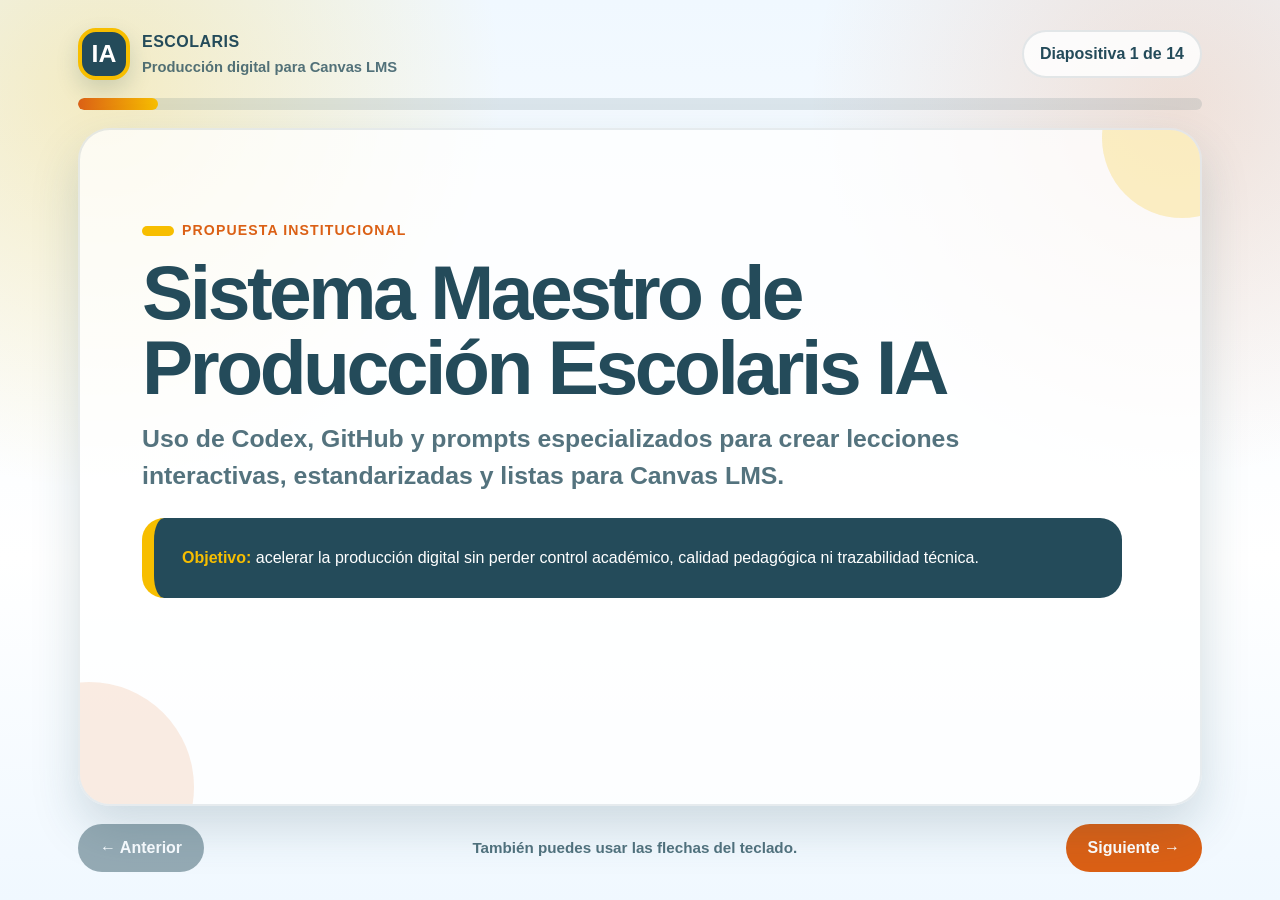
==== propuesta_sistema_maestro_escolaris_ia.html @ 4ab6938c "Add Escolaris IA production system presentation" ====
<!DOCTYPE html>
<html lang="es">
<head>
  <meta charset="UTF-8">
  <meta name="viewport" content="width=device-width, initial-scale=1.0">
  <title>Sistema Maestro de Producción Escolaris IA</title>
  <style>
    :root {
      --escolaris-orange: #db6015;
      --escolaris-gold: #f7be00;
      --escolaris-blue: #244b5a;
      --escolaris-red: #993921;
      --escolaris-light: #f0f8ff;
      --escolaris-white: #ffffff;
      --text-soft: rgba(36, 75, 90, 0.78);
      --shadow: 0 22px 48px rgba(36, 75, 90, 0.18);
    }

    * {
      box-sizing: border-box;
    }

    html,
    body {
      margin: 0;
      min-height: 100%;
      overflow-x: hidden;
    }

    body {
      background:
        radial-gradient(circle at 8% 10%, rgba(247, 190, 0, 0.24), transparent 28%),
        radial-gradient(circle at 92% 12%, rgba(219, 96, 21, 0.16), transparent 26%),
        linear-gradient(180deg, var(--escolaris-light) 0%, var(--escolaris-white) 62%, var(--escolaris-light) 100%);
      color: var(--escolaris-blue);
      font-family: "Segoe UI", Tahoma, Verdana, sans-serif;
      line-height: 1.5;
    }

    .presentation {
      display: flex;
      flex-direction: column;
      gap: 18px;
      margin: 0 auto;
      max-width: 1180px;
      min-height: 100vh;
      padding: clamp(14px, 3vw, 28px);
      width: 100%;
    }

    .topbar {
      align-items: center;
      display: flex;
      flex-wrap: wrap;
      gap: 12px;
      justify-content: space-between;
    }

    .brand {
      align-items: center;
      display: flex;
      gap: 12px;
      min-width: 240px;
    }

    .brand-mark {
      align-items: center;
      background: var(--escolaris-blue);
      border: 4px solid var(--escolaris-gold);
      border-radius: 18px;
      box-shadow: 0 10px 22px rgba(36, 75, 90, 0.18);
      color: var(--escolaris-white);
      display: inline-flex;
      font-size: 1.55rem;
      font-weight: 900;
      height: 52px;
      justify-content: center;
      width: 52px;
    }

    .brand-text {
      display: flex;
      flex-direction: column;
      gap: 2px;
    }

    .brand-text strong {
      color: var(--escolaris-blue);
      font-size: 1rem;
      letter-spacing: 0.03em;
      text-transform: uppercase;
    }

    .brand-text span {
      color: var(--text-soft);
      font-size: 0.92rem;
      font-weight: 700;
    }

    .counter {
      background: rgba(255, 255, 255, 0.82);
      border: 2px solid rgba(36, 75, 90, 0.12);
      border-radius: 999px;
      color: var(--escolaris-blue);
      font-weight: 900;
      padding: 10px 16px;
    }

    .progress-wrap {
      background: rgba(36, 75, 90, 0.12);
      border-radius: 999px;
      height: 12px;
      overflow: hidden;
      width: 100%;
    }

    .progress-bar {
      background: linear-gradient(90deg, var(--escolaris-orange), var(--escolaris-gold));
      border-radius: inherit;
      height: 100%;
      transition: width 220ms ease;
      width: 7.14%;
    }

    .slide-shell {
      background: rgba(255, 255, 255, 0.74);
      border: 2px solid rgba(36, 75, 90, 0.10);
      border-radius: 32px;
      box-shadow: var(--shadow);
      flex: 1;
      overflow: hidden;
      position: relative;
    }

    .slide-shell::before,
    .slide-shell::after {
      content: "";
      pointer-events: none;
      position: absolute;
      z-index: 0;
    }

    .slide-shell::before {
      background: var(--escolaris-gold);
      border-radius: 999px;
      height: 160px;
      opacity: 0.22;
      right: -62px;
      top: -72px;
      width: 160px;
    }

    .slide-shell::after {
      background: var(--escolaris-orange);
      border-radius: 999px;
      bottom: -88px;
      height: 210px;
      left: -96px;
      opacity: 0.12;
      width: 210px;
    }

    .slide {
      display: none;
      min-height: clamp(520px, 62vh, 720px);
      padding: clamp(24px, 5vw, 62px);
      position: relative;
      z-index: 1;
    }

    .slide.active {
      animation: fadeIn 260ms ease;
      display: grid;
    }

    @keyframes fadeIn {
      from {
        opacity: 0;
        transform: translateY(8px);
      }

      to {
        opacity: 1;
        transform: translateY(0);
      }
    }

    .slide-content {
      align-self: center;
      display: grid;
      gap: 24px;
      max-width: 980px;
      width: 100%;
    }

    .slide-title-row {
      align-items: start;
      display: grid;
      gap: 14px;
    }

    .kicker {
      align-items: center;
      color: var(--escolaris-orange);
      display: inline-flex;
      font-size: 0.88rem;
      font-weight: 900;
      gap: 8px;
      letter-spacing: 0.08em;
      text-transform: uppercase;
    }

    .kicker::before {
      background: var(--escolaris-gold);
      border-radius: 999px;
      content: "";
      display: inline-block;
      height: 10px;
      width: 32px;
    }

    h1,
    h2,
    p {
      margin: 0;
    }

    h1 {
      color: var(--escolaris-blue);
      font-size: clamp(2.25rem, 6vw, 5rem);
      letter-spacing: -0.045em;
      line-height: 0.98;
      max-width: 930px;
    }

    h2 {
      color: var(--escolaris-blue);
      font-size: clamp(2rem, 4.9vw, 4.1rem);
      letter-spacing: -0.04em;
      line-height: 1.04;
    }

    .subtitle {
      color: var(--text-soft);
      font-size: clamp(1.12rem, 2.5vw, 1.55rem);
      font-weight: 650;
      max-width: 900px;
    }

    .lead {
      color: var(--text-soft);
      font-size: clamp(1.06rem, 2vw, 1.28rem);
      max-width: 860px;
    }

    .accent-card {
      background: var(--escolaris-blue);
      border-left: 12px solid var(--escolaris-gold);
      border-radius: 22px;
      color: var(--escolaris-white);
      padding: clamp(18px, 3vw, 28px);
    }

    .accent-card strong {
      color: var(--escolaris-gold);
    }

    .grid {
      display: grid;
      gap: 16px;
    }

    .grid.two {
      grid-template-columns: repeat(2, minmax(0, 1fr));
    }

    .grid.four {
      grid-template-columns: repeat(4, minmax(0, 1fr));
    }

    .card {
      background: var(--escolaris-white);
      border: 2px solid rgba(36, 75, 90, 0.10);
      border-radius: 22px;
      box-shadow: 0 10px 24px rgba(36, 75, 90, 0.10);
      padding: 20px;
    }

    .card h3 {
      color: var(--escolaris-blue);
      font-size: 1.16rem;
      margin: 0 0 8px;
    }

    .card p {
      color: var(--text-soft);
      font-weight: 650;
    }

    .icon {
      align-items: center;
      background: var(--escolaris-gold);
      border-radius: 16px;
      color: var(--escolaris-blue);
      display: inline-flex;
      font-size: 1.45rem;
      font-weight: 900;
      height: 46px;
      justify-content: center;
      margin-bottom: 12px;
      width: 46px;
    }

    ul {
      display: grid;
      gap: 13px;
      list-style: none;
      margin: 0;
      padding: 0;
    }

    li {
      align-items: flex-start;
      background: rgba(255, 255, 255, 0.86);
      border: 2px solid rgba(36, 75, 90, 0.09);
      border-radius: 18px;
      color: var(--escolaris-blue);
      display: flex;
      font-size: clamp(1rem, 1.8vw, 1.18rem);
      font-weight: 750;
      gap: 12px;
      padding: 14px 16px;
    }

    li::before {
      background: var(--escolaris-orange);
      border-radius: 999px;
      color: var(--escolaris-white);
      content: "✓";
      display: inline-flex;
      flex: 0 0 auto;
      font-size: 0.9rem;
      font-weight: 900;
      height: 26px;
      justify-content: center;
      line-height: 26px;
      margin-top: 1px;
      width: 26px;
    }

    .layer-card {
      border-top: 8px solid var(--escolaris-orange);
      min-height: 178px;
    }

    .layer-card:nth-child(2) {
      border-top-color: var(--escolaris-gold);
    }

    .layer-card:nth-child(3) {
      border-top-color: var(--escolaris-blue);
    }

    .layer-card:nth-child(4) {
      border-top-color: var(--escolaris-red);
    }

    .file-list li::before {
      content: "HTML";
      font-size: 0.62rem;
      width: 38px;
    }

    .timeline {
      display: grid;
      gap: 14px;
    }

    .step {
      align-items: center;
      display: grid;
      gap: 14px;
      grid-template-columns: 54px 1fr;
    }

    .step-number {
      align-items: center;
      background: var(--escolaris-blue);
      border: 4px solid var(--escolaris-gold);
      border-radius: 18px;
      color: var(--escolaris-white);
      display: flex;
      font-size: 1.25rem;
      font-weight: 900;
      height: 54px;
      justify-content: center;
      width: 54px;
    }

    .step-text {
      background: var(--escolaris-white);
      border: 2px solid rgba(36, 75, 90, 0.10);
      border-radius: 18px;
      color: var(--escolaris-blue);
      font-size: clamp(1.02rem, 2vw, 1.2rem);
      font-weight: 800;
      padding: 16px 18px;
    }

    .price-table {
      background: var(--escolaris-white);
      border: 2px solid rgba(36, 75, 90, 0.14);
      border-radius: 22px;
      box-shadow: 0 12px 26px rgba(36, 75, 90, 0.12);
      overflow: hidden;
      width: 100%;
    }

    table {
      border-collapse: collapse;
      width: 100%;
    }

    th,
    td {
      padding: 16px 18px;
      text-align: left;
      vertical-align: top;
    }

    th {
      background: var(--escolaris-blue);
      color: var(--escolaris-white);
      font-size: 1rem;
      letter-spacing: 0.04em;
      text-transform: uppercase;
    }

    td {
      border-top: 1px solid rgba(36, 75, 90, 0.12);
      color: var(--escolaris-blue);
      font-size: 1.05rem;
      font-weight: 750;
    }

    .note {
      background: rgba(247, 190, 0, 0.18);
      border: 2px solid rgba(247, 190, 0, 0.55);
      border-radius: 18px;
      color: var(--escolaris-blue);
      font-weight: 800;
      padding: 14px 16px;
    }

    .comparison {
      display: grid;
      gap: 16px;
      grid-template-columns: repeat(3, minmax(0, 1fr));
    }

    .metric {
      background: var(--escolaris-white);
      border-radius: 24px;
      box-shadow: 0 12px 26px rgba(36, 75, 90, 0.12);
      overflow: hidden;
    }

    .metric-title {
      background: var(--escolaris-blue);
      color: var(--escolaris-white);
      font-weight: 900;
      padding: 14px 18px;
    }

    .metric-body {
      padding: 20px;
    }

    .metric-value {
      color: var(--escolaris-orange);
      display: block;
      font-size: clamp(1.8rem, 4vw, 3rem);
      font-weight: 950;
      letter-spacing: -0.04em;
      line-height: 1;
      margin-bottom: 8px;
    }

    .metric-body p {
      color: var(--text-soft);
      font-weight: 700;
    }

    .final-message {
      background:
        linear-gradient(135deg, rgba(36, 75, 90, 0.96), rgba(153, 57, 33, 0.92)),
        var(--escolaris-blue);
      border-radius: 28px;
      color: var(--escolaris-white);
      padding: clamp(24px, 4vw, 44px);
    }

    .final-message h2,
    .final-message p {
      color: var(--escolaris-white);
    }

    .final-message strong {
      color: var(--escolaris-gold);
    }

    .controls {
      align-items: center;
      display: flex;
      gap: 12px;
      justify-content: space-between;
    }

    .nav-button {
      align-items: center;
      background: var(--escolaris-blue);
      border: 0;
      border-radius: 999px;
      color: var(--escolaris-white);
      cursor: pointer;
      display: inline-flex;
      font-family: inherit;
      font-size: 1rem;
      font-weight: 900;
      gap: 8px;
      justify-content: center;
      min-height: 48px;
      padding: 12px 22px;
      transition: transform 160ms ease, opacity 160ms ease, background 160ms ease;
    }

    .nav-button.next {
      background: var(--escolaris-orange);
    }

    .nav-button:hover:not(:disabled) {
      transform: translateY(-2px);
    }

    .nav-button:focus-visible {
      outline: 4px solid rgba(247, 190, 0, 0.7);
      outline-offset: 3px;
    }

    .nav-button:disabled {
      cursor: not-allowed;
      opacity: 0.45;
    }

    .hint {
      color: var(--text-soft);
      font-size: 0.95rem;
      font-weight: 750;
      text-align: center;
    }

    @media (max-width: 900px) {
      .grid.two,
      .grid.four,
      .comparison {
        grid-template-columns: 1fr;
      }

      .slide {
        min-height: auto;
      }
    }

    @media (max-width: 640px) {
      .presentation {
        gap: 12px;
        padding: 10px;
      }

      .topbar,
      .controls {
        align-items: stretch;
        flex-direction: column;
      }

      .brand {
        min-width: 0;
      }

      .slide-shell {
        border-radius: 22px;
      }

      .slide {
        padding: 22px 16px;
      }

      li {
        padding: 12px;
      }

      .step {
        grid-template-columns: 46px 1fr;
      }

      .step-number {
        border-radius: 14px;
        height: 46px;
        width: 46px;
      }

      .price-table {
        overflow-x: auto;
      }

      table {
        min-width: 560px;
      }

      .nav-button {
        width: 100%;
      }
    }
  </style>
</head>
<body>
  <main class="presentation" aria-label="Presentación: Sistema Maestro de Producción Escolaris IA">
    <header class="topbar">
      <div class="brand" aria-label="Escolaris IA">
        <span class="brand-mark">IA</span>
        <div class="brand-text">
          <strong>Escolaris</strong>
          <span>Producción digital para Canvas LMS</span>
        </div>
      </div>
      <div class="counter" aria-live="polite">
        Diapositiva <span id="currentSlide">1</span> de <span id="totalSlides">14</span>
      </div>
    </header>

    <div class="progress-wrap" aria-label="Progreso de la presentación">
      <div class="progress-bar" id="progressBar"></div>
    </div>

    <section class="slide-shell">
      <article class="slide active" aria-labelledby="slide-1-title">
        <div class="slide-content">
          <div class="slide-title-row">
            <span class="kicker">Propuesta institucional</span>
            <h1 id="slide-1-title">Sistema Maestro de Producción Escolaris IA</h1>
            <p class="subtitle">Uso de Codex, GitHub y prompts especializados para crear lecciones interactivas, estandarizadas y listas para Canvas LMS.</p>
          </div>
          <div class="accent-card">
            <p><strong>Objetivo:</strong> acelerar la producción digital sin perder control académico, calidad pedagógica ni trazabilidad técnica.</p>
          </div>
        </div>
      </article>

      <article class="slide" aria-labelledby="slide-2-title">
        <div class="slide-content">
          <div class="slide-title-row">
            <span class="kicker">Alcance de prueba</span>
            <h2 id="slide-2-title">¿Qué se está probando?</h2>
          </div>
          <ul>
            <li>Generación de recursos HTML para Canvas iframe.</li>
            <li>Flujo profesional con GitHub y Pull Requests.</li>
            <li>Control de calidad técnico y pedagógico.</li>
            <li>Escalabilidad para 24 lecciones y otras materias.</li>
          </ul>
        </div>
      </article>

      <article class="slide" aria-labelledby="slide-3-title">
        <div class="slide-content">
          <div class="slide-title-row">
            <span class="kicker">Resultados iniciales</span>
            <h2 id="slide-3-title">Logros de la prueba con Codex</h2>
          </div>
          <div class="grid two">
            <div class="card"><span class="icon">1</span><h3>Conexión operativa</h3><p>Codex conectado con GitHub para trabajar sobre archivos del repositorio.</p></div>
            <div class="card"><span class="icon">2</span><h3>HTML interactivo</h3><p>Lectura interactiva generada como recurso independiente.</p></div>
            <div class="card"><span class="icon">3</span><h3>Vista previa</h3><p>Página index.html creada para revisar el recurso de forma rápida.</p></div>
            <div class="card"><span class="icon">4</span><h3>Revisión formal</h3><p>QA técnico, QA pedagógico y revisión mediante Pull Request.</p></div>
          </div>
        </div>
      </article>

      <article class="slide" aria-labelledby="slide-4-title">
        <div class="slide-content">
          <div class="slide-title-row">
            <span class="kicker">Arquitectura recomendada</span>
            <h2 id="slide-4-title">Sistema por capas</h2>
            <p class="lead">No se recomienda depender de un único prompt maestro gigante. Es más seguro, escalable y controlable trabajar con cuatro capas especializadas.</p>
          </div>
          <div class="grid four">
            <div class="card layer-card"><h3>Prompt Maestro Pedagógico</h3><p>Define la base académica.</p></div>
            <div class="card layer-card"><h3>Prompt Maestro de Producción Digital</h3><p>Convierte contenido validado en HTML.</p></div>
            <div class="card layer-card"><h3>Prompt Maestro Audiovisual</h3><p>Organiza guiones, video y audio.</p></div>
            <div class="card layer-card"><h3>Prompt Maestro QA</h3><p>Valida calidad antes de publicar.</p></div>
          </div>
        </div>
      </article>

      <article class="slide" aria-labelledby="slide-5-title">
        <div class="slide-content">
          <div class="slide-title-row">
            <span class="kicker">Capa 1</span>
            <h2 id="slide-5-title">Prompt Maestro Pedagógico</h2>
            <p class="lead">Define objetivos, secuencia, actividades, evaluación, tono, nivel educativo y estructura académica.</p>
          </div>
          <div class="accent-card">
            <p>Su salida <strong>no es HTML</strong>. Su salida es contenido validable: claro, revisable y alineado con los criterios académicos antes de producir recursos digitales.</p>
          </div>
        </div>
      </article>

      <article class="slide" aria-labelledby="slide-6-title">
        <div class="slide-content">
          <div class="slide-title-row">
            <span class="kicker">Capa 2</span>
            <h2 id="slide-6-title">Prompt Maestro de Producción Digital</h2>
            <p class="lead">Convierte el contenido validado en recursos HTML interactivos usando Codex.</p>
          </div>
          <ul class="file-list">
            <li>lectura-interactiva.html</li>
            <li>practica-guiada.html</li>
            <li>practica-owlaris.html</li>
            <li>proyecto-final.html</li>
            <li>cierre.html</li>
          </ul>
        </div>
      </article>

      <article class="slide" aria-labelledby="slide-7-title">
        <div class="slide-content">
          <div class="slide-title-row">
            <span class="kicker">Capa 3</span>
            <h2 id="slide-7-title">Prompt Maestro Audiovisual</h2>
          </div>
          <div class="grid two">
            <div class="card"><span class="icon">▶</span><h3>Producción multimedia</h3><p>Maneja videos, guiones, storyboard, podcast y piezas de apoyo.</p></div>
            <div class="card"><span class="icon">AI</span><h3>Herramientas posibles</h3><p>Puede integrarse con HeyGen, Luma, Synthesia u otra herramienta audiovisual seleccionada.</p></div>
          </div>
        </div>
      </article>

      <article class="slide" aria-labelledby="slide-8-title">
        <div class="slide-content">
          <div class="slide-title-row">
            <span class="kicker">Capa 4</span>
            <h2 id="slide-8-title">Prompt Maestro QA</h2>
            <p class="lead">Evalúa cada entrega antes de convertirla en estándar de producción.</p>
          </div>
          <div class="grid two">
            <div class="card"><span class="icon">T</span><h3>QA técnico</h3><p>Botones, navegación, rutas, consola, responsividad y compatibilidad iframe.</p></div>
            <div class="card"><span class="icon">P</span><h3>QA pedagógico</h3><p>Claridad, secuencia, andamiaje, retroalimentación y nivel educativo.</p></div>
            <div class="card"><span class="icon">V</span><h3>QA visual</h3><p>Limpieza, consistencia institucional, legibilidad y ausencia de texto sobrepuesto.</p></div>
            <div class="card"><span class="icon">C</span><h3>Canvas LMS</h3><p>Funcionamiento dentro de iframe, sin dependencias externas ni scroll horizontal.</p></div>
          </div>
        </div>
      </article>

      <article class="slide" aria-labelledby="slide-9-title">
        <div class="slide-content">
          <div class="slide-title-row">
            <span class="kicker">Flujo profesional</span>
            <h2 id="slide-9-title">Beneficios de Codex + GitHub</h2>
          </div>
          <ul>
            <li>Reduce tiempo.</li>
            <li>Estandariza estructura.</li>
            <li>Permite revisión controlada.</li>
            <li>Facilita reutilización.</li>
            <li>Mejora trazabilidad.</li>
          </ul>
        </div>
      </article>

      <article class="slide" aria-labelledby="slide-10-title">
        <div class="slide-content">
          <div class="slide-title-row">
            <span class="kicker">Gobernanza digital</span>
            <h2 id="slide-10-title">Privacidad y seguridad con GitHub</h2>
          </div>
          <ul>
            <li>Repositorios privados.</li>
            <li>Control de acceso.</li>
            <li>Historial de cambios.</li>
            <li>Recuperación de versiones.</li>
            <li>Protección de propiedad intelectual.</li>
            <li>Revisión mediante Pull Requests.</li>
          </ul>
        </div>
      </article>

      <article class="slide" aria-labelledby="slide-11-title">
        <div class="slide-content">
          <div class="slide-title-row">
            <span class="kicker">Costos de referencia</span>
            <h2 id="slide-11-title">Licencias recomendadas</h2>
          </div>
          <div class="price-table">
            <table>
              <thead>
                <tr>
                  <th>Licencia</th>
                  <th>Estimación</th>
                </tr>
              </thead>
              <tbody>
                <tr>
                  <td>ChatGPT Team / Business</td>
                  <td>USD 25–30 por usuario al mes.</td>
                </tr>
                <tr>
                  <td>ChatGPT Pro</td>
                  <td>USD 200 al mes para responsable principal.</td>
                </tr>
                <tr>
                  <td>GitHub Team</td>
                  <td>USD 4–5 por usuario al mes.</td>
                </tr>
                <tr>
                  <td>Video IA</td>
                  <td>Depende de la herramienta seleccionada.</td>
                </tr>
              </tbody>
            </table>
          </div>
          <p class="note">Los precios son aproximados y deben confirmarse antes de contratar.</p>
        </div>
      </article>

      <article class="slide" aria-labelledby="slide-12-title">
        <div class="slide-content">
          <div class="slide-title-row">
            <span class="kicker">Productividad esperada</span>
            <h2 id="slide-12-title">Estimación de tiempos</h2>
          </div>
          <div class="comparison">
            <div class="metric">
              <div class="metric-title">Sin sistema</div>
              <div class="metric-body"><span class="metric-value">120 h</span><p>4–5 horas por lección. 24 lecciones ≈ 120 horas.</p></div>
            </div>
            <div class="metric">
              <div class="metric-title">Plantilla + Codex</div>
              <div class="metric-body"><span class="metric-value">24–48 h</span><p>1–2 horas por lección para producir 24 lecciones.</p></div>
            </div>
            <div class="metric">
              <div class="metric-title">Proceso maduro</div>
              <div class="metric-body"><span class="metric-value">8–12 h</span><p>Producción de 24 lecciones con sistema estable y validado.</p></div>
            </div>
          </div>
        </div>
      </article>

      <article class="slide" aria-labelledby="slide-13-title">
        <div class="slide-content">
          <div class="slide-title-row">
            <span class="kicker">Plan de avance</span>
            <h2 id="slide-13-title">Ruta de implementación</h2>
          </div>
          <div class="timeline">
            <div class="step"><span class="step-number">1</span><div class="step-text">Demo.</div></div>
            <div class="step"><span class="step-number">2</span><div class="step-text">Lección modelo.</div></div>
            <div class="step"><span class="step-number">3</span><div class="step-text">Sistema maestro.</div></div>
            <div class="step"><span class="step-number">4</span><div class="step-text">Producción de 24 lecciones.</div></div>
            <div class="step"><span class="step-number">5</span><div class="step-text">Escalamiento a otras materias.</div></div>
          </div>
        </div>
      </article>

      <article class="slide" aria-labelledby="slide-14-title">
        <div class="slide-content">
          <div class="slide-title-row">
            <span class="kicker">Decisión recomendada</span>
            <h2 id="slide-14-title">Recomendación final</h2>
          </div>
          <div class="final-message">
            <p class="subtitle">No generar las 24 lecciones de inmediato.</p>
            <p class="lead">Primero crear una <strong>lección modelo oficial</strong>, validarla y usarla como estándar.</p>
            <p class="lead">El objetivo no es que la IA haga cursos, sino que <strong>acelere la producción bajo control académico</strong>.</p>
          </div>
        </div>
      </article>
    </section>

    <footer class="controls">
      <button class="nav-button previous" id="prevButton" type="button">← Anterior</button>
      <p class="hint">También puedes usar las flechas del teclado.</p>
      <button class="nav-button next" id="nextButton" type="button">Siguiente →</button>
    </footer>
  </main>

  <script>
    const slides = Array.from(document.querySelectorAll('.slide'));
    const currentSlide = document.getElementById('currentSlide');
    const totalSlides = document.getElementById('totalSlides');
    const progressBar = document.getElementById('progressBar');
    const prevButton = document.getElementById('prevButton');
    const nextButton = document.getElementById('nextButton');
    let activeIndex = 0;

    totalSlides.textContent = slides.length;

    function updateSlide() {
      slides.forEach((slide, index) => {
        const isActive = index === activeIndex;
        slide.classList.toggle('active', isActive);
        slide.setAttribute('aria-hidden', String(!isActive));
      });

      currentSlide.textContent = activeIndex + 1;
      progressBar.style.width = `${((activeIndex + 1) / slides.length) * 100}%`;
      prevButton.disabled = activeIndex === 0;
      nextButton.disabled = activeIndex === slides.length - 1;
    }

    function goToSlide(nextIndex) {
      activeIndex = Math.max(0, Math.min(slides.length - 1, nextIndex));
      updateSlide();
    }

    prevButton.addEventListener('click', () => goToSlide(activeIndex - 1));
    nextButton.addEventListener('click', () => goToSlide(activeIndex + 1));

    document.addEventListener('keydown', (event) => {
      if (event.key === 'ArrowLeft') {
        goToSlide(activeIndex - 1);
      }

      if (event.key === 'ArrowRight') {
        goToSlide(activeIndex + 1);
      }
    });

    updateSlide();
  </script>
</body>
</html>
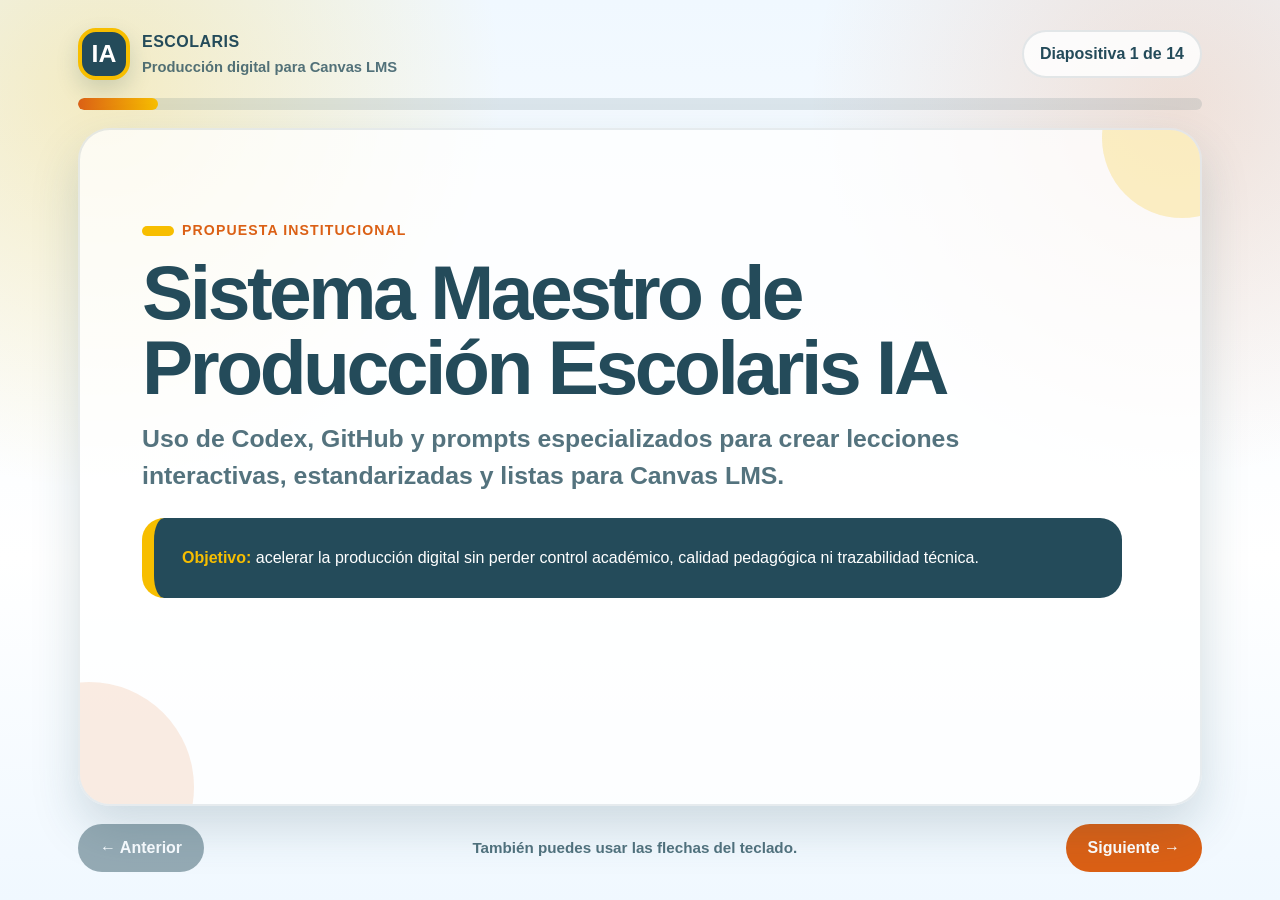
==== commit 42ca7852: "Add demo link to presentation" ====
--- a/propuesta_sistema_maestro_escolaris_ia.html
+++ b/propuesta_sistema_maestro_escolaris_ia.html
@@ -509,6 +509,33 @@
       color: var(--escolaris-gold);
     }
 
+    .demo-action {
+      align-items: center;
+      background: var(--escolaris-orange);
+      border-radius: 999px;
+      box-shadow: 0 12px 24px rgba(219, 96, 21, 0.24);
+      color: var(--escolaris-white);
+      display: inline-flex;
+      font-size: clamp(1.05rem, 2vw, 1.22rem);
+      font-weight: 900;
+      justify-content: center;
+      justify-self: start;
+      min-height: 52px;
+      padding: 14px 24px;
+      text-decoration: none;
+      transition: transform 160ms ease, box-shadow 160ms ease;
+    }
+
+    .demo-action:hover {
+      box-shadow: 0 16px 30px rgba(219, 96, 21, 0.28);
+      transform: translateY(-2px);
+    }
+
+    .demo-action:focus-visible {
+      outline: 4px solid rgba(247, 190, 0, 0.72);
+      outline-offset: 4px;
+    }
+
     .controls {
       align-items: center;
       display: flex;
@@ -617,6 +644,7 @@
         min-width: 560px;
       }
 
+      .demo-action,
       .nav-button {
         width: 100%;
       }
@@ -882,6 +910,7 @@
             <p class="lead">Primero crear una <strong>lección modelo oficial</strong>, validarla y usarla como estándar.</p>
             <p class="lead">El objetivo no es que la IA haga cursos, sino que <strong>acelere la producción bajo control académico</strong>.</p>
           </div>
+          <a class="demo-action" href="lecciones/leccion-01-variables/lectura-interactiva.html">Ver Demo Matemática →</a>
         </div>
       </article>
     </section>
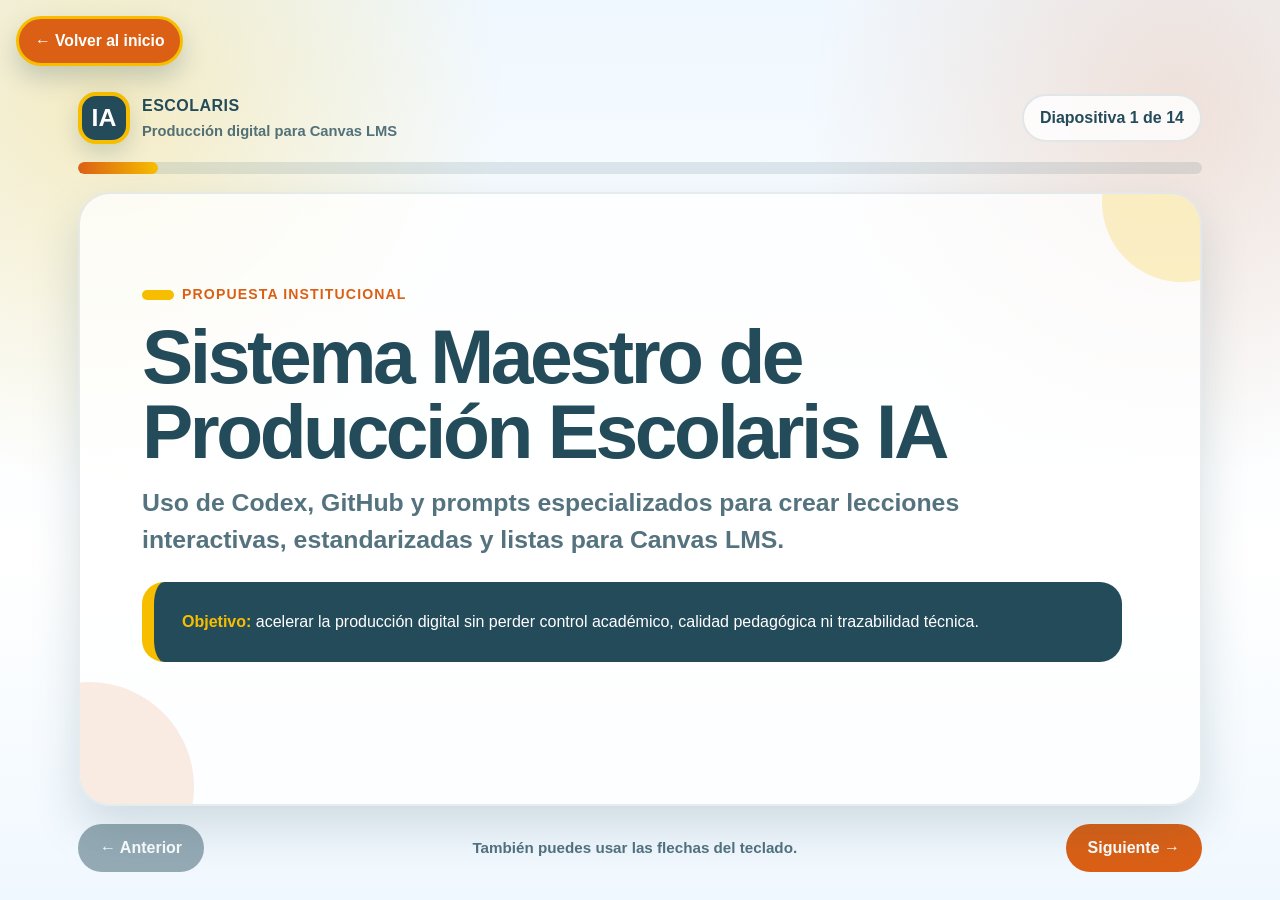
==== commit 0c06f11b: "Add home navigation buttons" ====
--- a/propuesta_sistema_maestro_escolaris_ia.html
+++ b/propuesta_sistema_maestro_escolaris_ia.html
@@ -44,8 +44,38 @@
       margin: 0 auto;
       max-width: 1180px;
       min-height: 100vh;
-      padding: clamp(14px, 3vw, 28px);
+      padding: clamp(76px, 8vw, 92px) clamp(14px, 3vw, 28px) clamp(14px, 3vw, 28px);
       width: 100%;
+    }
+
+    .home-button {
+      align-items: center;
+      background: var(--escolaris-orange);
+      border: 3px solid var(--escolaris-gold);
+      border-radius: 999px;
+      box-shadow: 0 12px 24px rgba(36, 75, 90, 0.22);
+      color: var(--escolaris-white);
+      display: inline-flex;
+      font-size: 0.98rem;
+      font-weight: 900;
+      gap: 8px;
+      left: 16px;
+      padding: 10px 16px;
+      position: fixed;
+      text-decoration: none;
+      top: 16px;
+      transition: transform 160ms ease, box-shadow 160ms ease;
+      z-index: 20;
+    }
+
+    .home-button:hover {
+      box-shadow: 0 16px 28px rgba(36, 75, 90, 0.26);
+      transform: translateY(-2px);
+    }
+
+    .home-button:focus-visible {
+      outline: 4px solid rgba(247, 190, 0, 0.7);
+      outline-offset: 4px;
     }
 
     .topbar {
@@ -507,33 +537,6 @@
 
     .final-message strong {
       color: var(--escolaris-gold);
-    }
-
-    .demo-action {
-      align-items: center;
-      background: var(--escolaris-orange);
-      border-radius: 999px;
-      box-shadow: 0 12px 24px rgba(219, 96, 21, 0.24);
-      color: var(--escolaris-white);
-      display: inline-flex;
-      font-size: clamp(1.05rem, 2vw, 1.22rem);
-      font-weight: 900;
-      justify-content: center;
-      justify-self: start;
-      min-height: 52px;
-      padding: 14px 24px;
-      text-decoration: none;
-      transition: transform 160ms ease, box-shadow 160ms ease;
-    }
-
-    .demo-action:hover {
-      box-shadow: 0 16px 30px rgba(219, 96, 21, 0.28);
-      transform: translateY(-2px);
-    }
-
-    .demo-action:focus-visible {
-      outline: 4px solid rgba(247, 190, 0, 0.72);
-      outline-offset: 4px;
     }
 
     .controls {
@@ -601,7 +604,14 @@
     @media (max-width: 640px) {
       .presentation {
         gap: 12px;
-        padding: 10px;
+        padding: 74px 10px 10px;
+      }
+
+      .home-button {
+        font-size: 0.9rem;
+        left: 10px;
+        padding: 9px 13px;
+        top: 10px;
       }
 
       .topbar,
@@ -644,7 +654,6 @@
         min-width: 560px;
       }
 
-      .demo-action,
       .nav-button {
         width: 100%;
       }
@@ -652,6 +661,7 @@
   </style>
 </head>
 <body>
+  <a class="home-button" href="index.html" aria-label="Volver al inicio">← Volver al inicio</a>
   <main class="presentation" aria-label="Presentación: Sistema Maestro de Producción Escolaris IA">
     <header class="topbar">
       <div class="brand" aria-label="Escolaris IA">
@@ -910,7 +920,6 @@
             <p class="lead">Primero crear una <strong>lección modelo oficial</strong>, validarla y usarla como estándar.</p>
             <p class="lead">El objetivo no es que la IA haga cursos, sino que <strong>acelere la producción bajo control académico</strong>.</p>
           </div>
-          <a class="demo-action" href="lecciones/leccion-01-variables/lectura-interactiva.html">Ver Demo Matemática →</a>
         </div>
       </article>
     </section>
